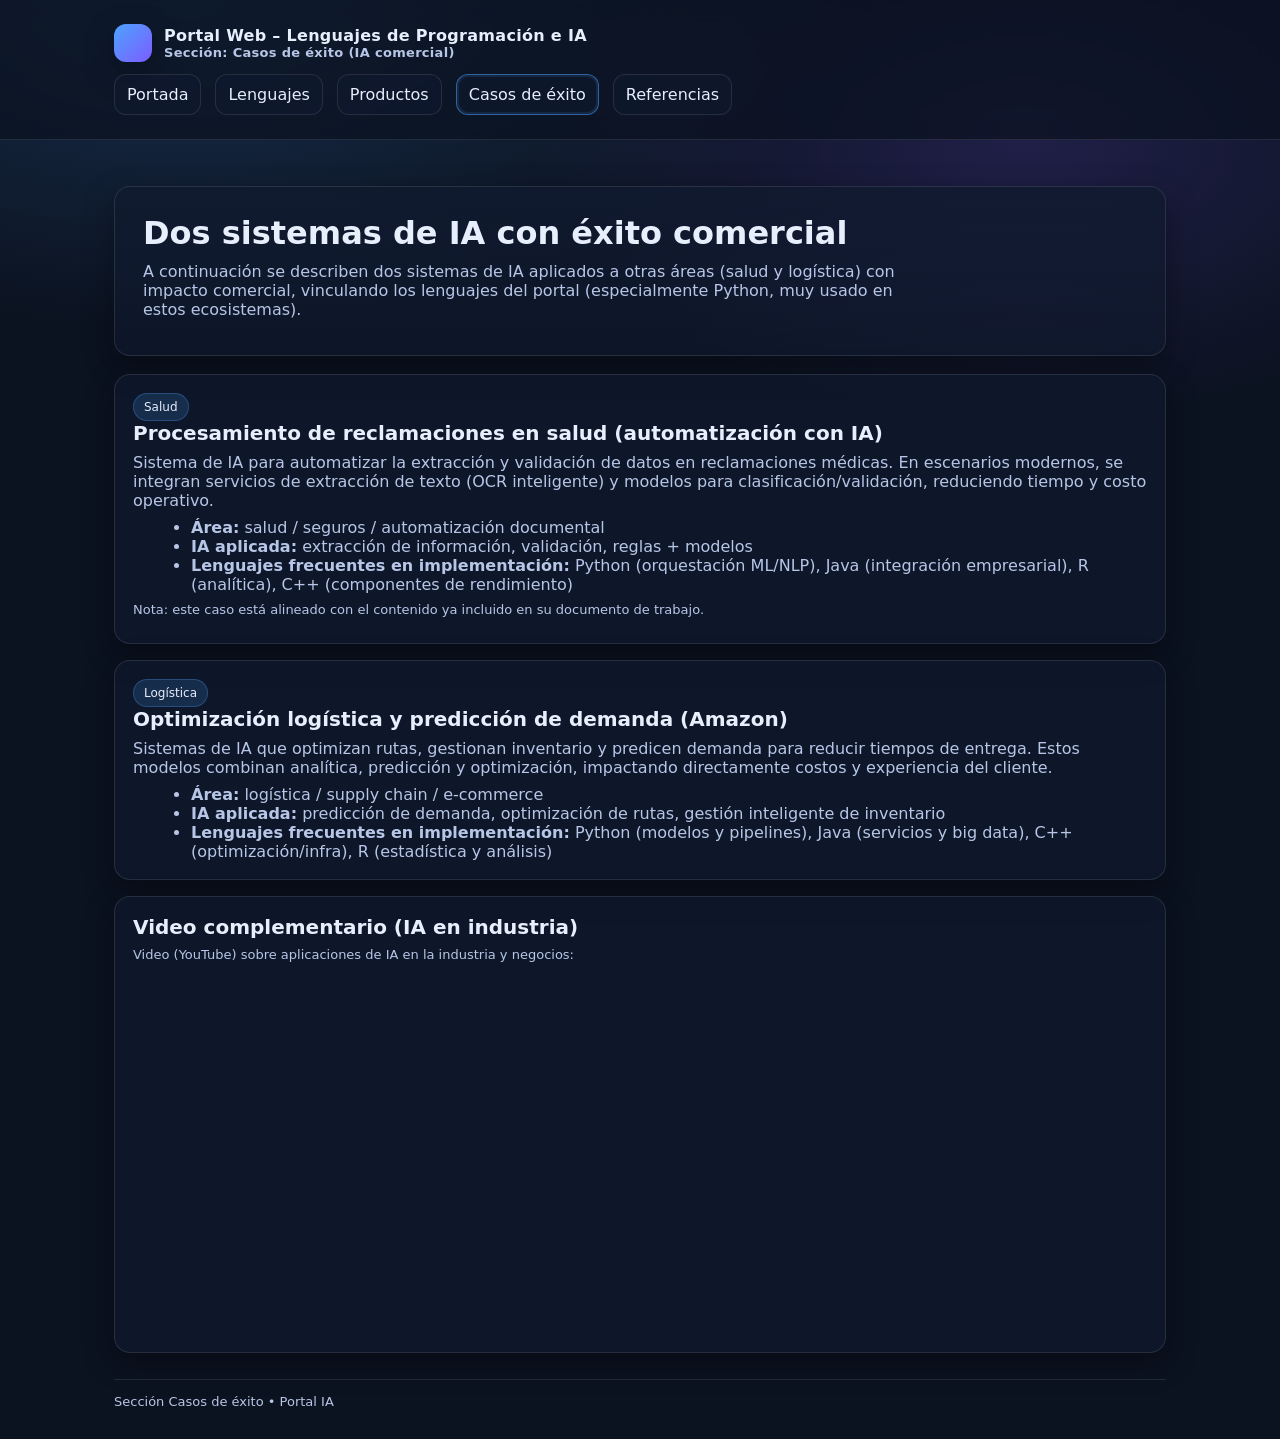
==== pages/casos.html @ b5e67ebd "Add files via upload" ====
<!doctype html>
<html lang="es">
<head>
  <meta charset="utf-8" />
  <meta name="viewport" content="width=device-width, initial-scale=1" />
  <title>Casos de éxito – Portal IA</title>
  <link rel="stylesheet" href="../css/styles.css" />
</head>
<body>
  <header class="topbar">
    <div class="container">
      <div class="brand">
        <div class="logo" aria-hidden="true"></div>
        <div>
          <div>Portal Web – Lenguajes de Programación e IA</div>
          <div class="small">Sección: Casos de éxito (IA comercial)</div>
        </div>
      </div>
      <nav class="nav">
        <a href="../index.html">Portada</a>
        <a href="lenguajes.html">Lenguajes</a>
        <a href="productos.html">Productos</a>
        <a class="active" href="casos.html">Casos de éxito</a>
        <a href="referencias.html">Referencias</a>
      </nav>
    </div>
  </header>

  <main class="container">
    <section class="hero">
      <h1>Dos sistemas de IA con éxito comercial</h1>
      <p>
        A continuación se describen dos sistemas de IA aplicados a otras áreas (salud y logística) con impacto comercial,
        vinculando los lenguajes del portal (especialmente Python, muy usado en estos ecosistemas).
      </p>
    </section>

    <section class="grid">
      <article class="card">
        <span class="badge">Salud</span>
        <h2>Procesamiento de reclamaciones en salud (automatización con IA)</h2>
        <p>
          Sistema de IA para automatizar la extracción y validación de datos en reclamaciones médicas.
          En escenarios modernos, se integran servicios de extracción de texto (OCR inteligente) y modelos para clasificación/validación,
          reduciendo tiempo y costo operativo.
        </p>
        <ul>
          <li><b>Área:</b> salud / seguros / automatización documental</li>
          <li><b>IA aplicada:</b> extracción de información, validación, reglas + modelos</li>
          <li><b>Lenguajes frecuentes en implementación:</b> Python (orquestación ML/NLP), Java (integración empresarial), R (analítica), C++ (componentes de rendimiento)</li>
        </ul>
        <p class="small">Nota: este caso está alineado con el contenido ya incluido en su documento de trabajo.</p>
      </article>

      <article class="card">
        <span class="badge">Logística</span>
        <h2>Optimización logística y predicción de demanda (Amazon)</h2>
        <p>
          Sistemas de IA que optimizan rutas, gestionan inventario y predicen demanda para reducir tiempos de entrega.
          Estos modelos combinan analítica, predicción y optimización, impactando directamente costos y experiencia del cliente.
        </p>
        <ul>
          <li><b>Área:</b> logística / supply chain / e-commerce</li>
          <li><b>IA aplicada:</b> predicción de demanda, optimización de rutas, gestión inteligente de inventario</li>
          <li><b>Lenguajes frecuentes en implementación:</b> Python (modelos y pipelines), Java (servicios y big data), C++ (optimización/infra), R (estadística y análisis)</li>
        </ul>
      </article>

      <article class="card">
        <h2>Video complementario (IA en industria)</h2>
        <p class="small">Video (YouTube) sobre aplicaciones de IA en la industria y negocios:</p>
        <iframe width="100%" height="360" style="border:0;border-radius:14px;"
          src="https://www.youtube.com/embed/2ePf9rue1Ao"
          title="AI in Business (video)"
          allow="accelerometer; autoplay; clipboard-write; encrypted-media; gyroscope; picture-in-picture"
          allowfullscreen></iframe>
      </article>
    </section>

    <footer class="footer">Sección Casos de éxito • Portal IA</footer>
  </main>
</body>
</html>
---- css/styles.css ----
:root{
  --bg:#0b1220;
  --card:#101a2f;
  --text:#e7eefc;
  --muted:#b7c6e6;
  --accent:#4da3ff;
  --accent2:#7c5cff;
  --border:rgba(255,255,255,.10);
  --shadow: 0 10px 30px rgba(0,0,0,.35);
  --radius:16px;
  --max:1100px;
}

*{ box-sizing:border-box; }
html,body{ margin:0; padding:0; font-family: system-ui, -apple-system, Segoe UI, Roboto, Arial, sans-serif; background: radial-gradient(1200px 600px at 15% 0%, rgba(77,163,255,.20), transparent 55%),
radial-gradient(900px 500px at 80% 10%, rgba(124,92,255,.18), transparent 55%), var(--bg); color:var(--text); }
a{ color:var(--text); text-decoration:none; }
a:hover{ text-decoration:underline; }

.container{ width: min(100%, var(--max)); margin: 0 auto; padding: 24px; }

.topbar{
  position: sticky; top:0; z-index: 50;
  backdrop-filter: blur(10px);
  background: rgba(11,18,32,.70);
  border-bottom: 1px solid var(--border);
}
.brand{
  display:flex; align-items:center; gap:12px;
  font-weight: 800; letter-spacing:.3px;
}
.logo{
  width:38px; height:38px; border-radius:12px;
  background: linear-gradient(135deg, var(--accent), var(--accent2));
  box-shadow: var(--shadow);
}
.nav{
  display:flex; gap:14px; flex-wrap:wrap; align-items:center;
  margin-top:12px;
}
.nav a{
  padding: 10px 12px; border:1px solid var(--border);
  border-radius: 12px;
  background: rgba(16,26,47,.65);
}
.nav a.active{
  border-color: rgba(77,163,255,.55);
  box-shadow: 0 0 0 2px rgba(77,163,255,.12) inset;
}

.hero{
  margin-top: 22px;
  padding: 28px;
  border:1px solid var(--border);
  border-radius: var(--radius);
  background: linear-gradient(180deg, rgba(16,26,47,.85), rgba(16,26,47,.55));
  box-shadow: var(--shadow);
}
.hero h1{ margin:0 0 10px 0; font-size: 32px; line-height:1.15; }
.hero p{ margin: 8px 0; color: var(--muted); max-width: 78ch; }

.grid{
  display:grid; gap:16px;
  grid-template-columns: repeat(12, 1fr);
  margin-top: 18px;
}
.card{
  grid-column: span 12;
  padding:18px;
  border:1px solid var(--border);
  border-radius: var(--radius);
  background: rgba(16,26,47,.72);
  box-shadow: var(--shadow);
}
.card h2{ margin:0 0 8px 0; font-size: 20px; }
.card p{ margin: 8px 0; color: var(--muted); }
.card ul{ margin: 8px 0 0 18px; color: var(--muted); }
.badge{
  display:inline-block;
  padding: 6px 10px;
  border-radius: 999px;
  background: rgba(77,163,255,.16);
  border: 1px solid rgba(77,163,255,.28);
  color: var(--text);
  font-size: 12px;
  margin-right: 8px;
}

.cols-6{ grid-column: span 12; }
@media (min-width: 860px){
  .cols-6{ grid-column: span 6; }
  .cols-4{ grid-column: span 4; }
  .cols-8{ grid-column: span 8; }
}

.table{
  width: 100%;
  border-collapse: collapse;
  overflow:hidden;
  border-radius: 14px;
  border:1px solid var(--border);
}
.table th, .table td{
  padding: 12px 12px;
  border-bottom: 1px solid var(--border);
  vertical-align: top;
}
.table th{
  text-align:left;
  background: rgba(77,163,255,.10);
}
.kbd{
  font-family: ui-monospace, SFMono-Regular, Menlo, Consolas, monospace;
  padding: 2px 6px;
  border-radius: 8px;
  border:1px solid var(--border);
  background: rgba(0,0,0,.18);
}

.footer{
  margin: 26px 0 6px 0;
  color: var(--muted);
  font-size: 13px;
  border-top: 1px solid var(--border);
  padding-top: 14px;
}
.small{ font-size: 13px; color: var(--muted); }
hr.sep{ border:none; border-top:1px solid var(--border); margin: 14px 0; }

.notice{
  padding: 12px 14px;
  border: 1px dashed rgba(255,255,255,.25);
  border-radius: 14px;
  background: rgba(255,255,255,.05);
  color: var(--muted);
}
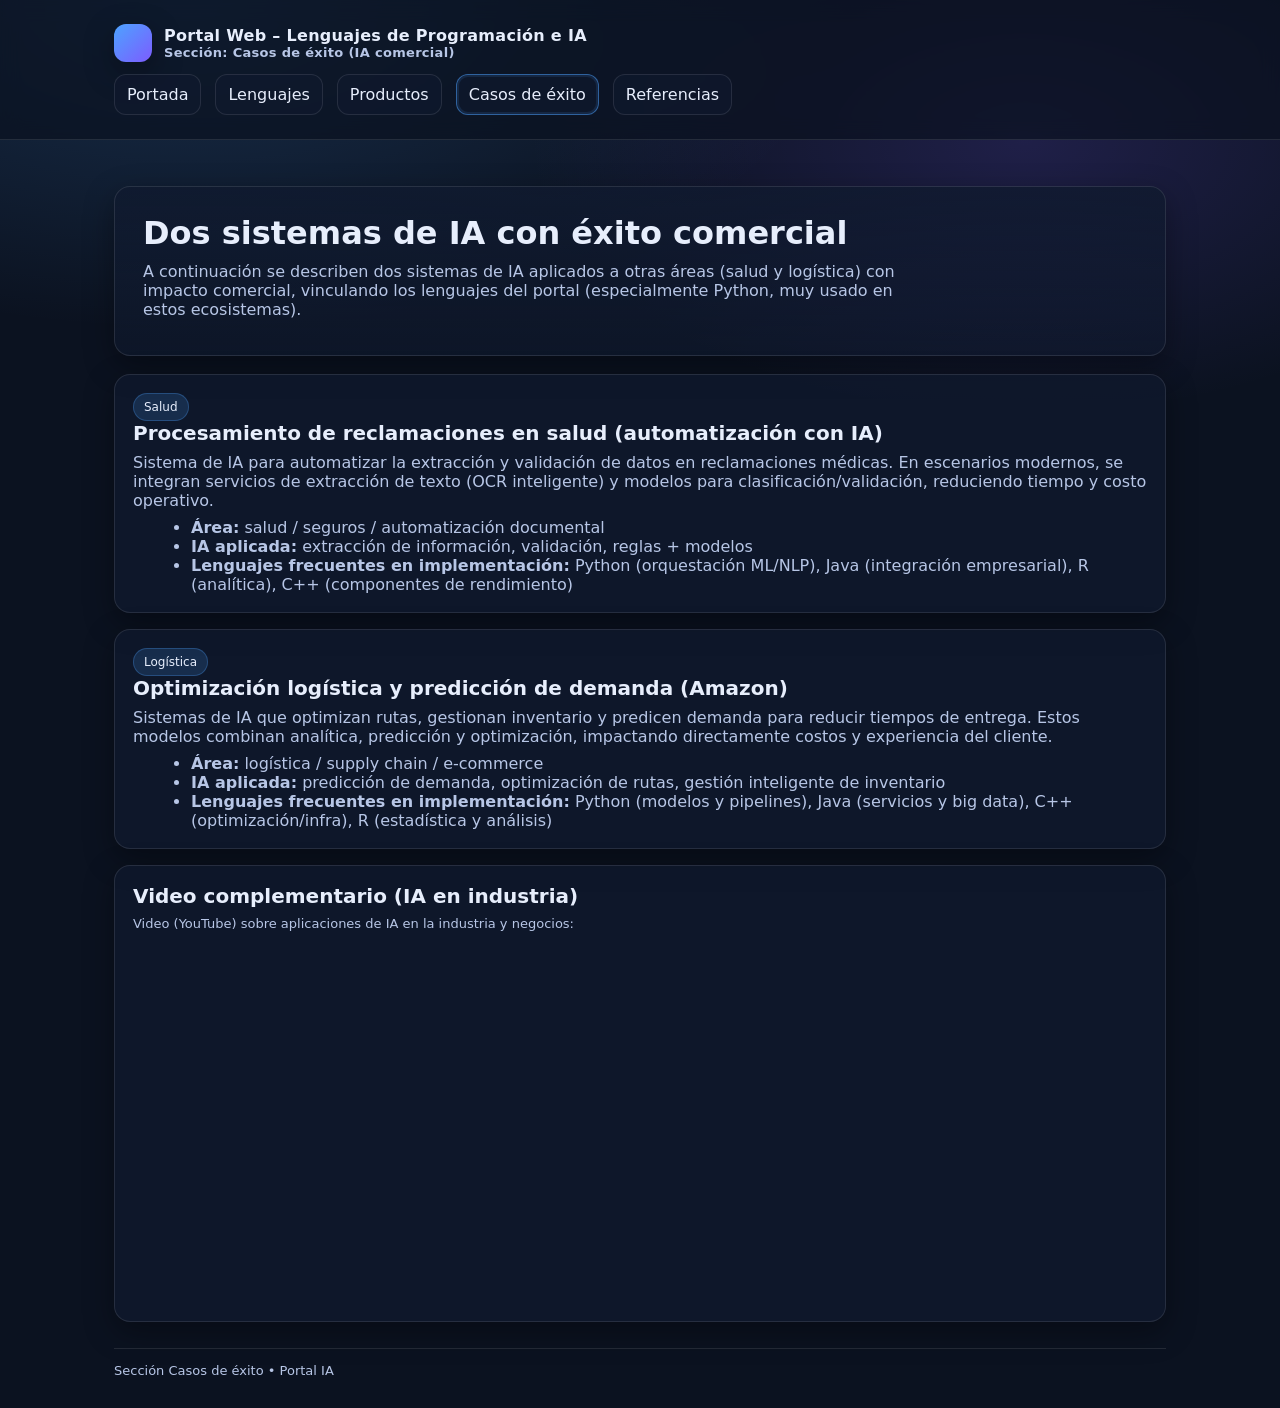
==== commit edda49f5: "casos.html" ====
--- a/pages/casos.html
+++ b/pages/casos.html
@@ -49,7 +49,6 @@
           <li><b>IA aplicada:</b> extracción de información, validación, reglas + modelos</li>
           <li><b>Lenguajes frecuentes en implementación:</b> Python (orquestación ML/NLP), Java (integración empresarial), R (analítica), C++ (componentes de rendimiento)</li>
         </ul>
-        <p class="small">Nota: este caso está alineado con el contenido ya incluido en su documento de trabajo.</p>
       </article>
 
       <article class="card">
@@ -81,3 +80,4 @@
   </main>
 </body>
 </html>
+
